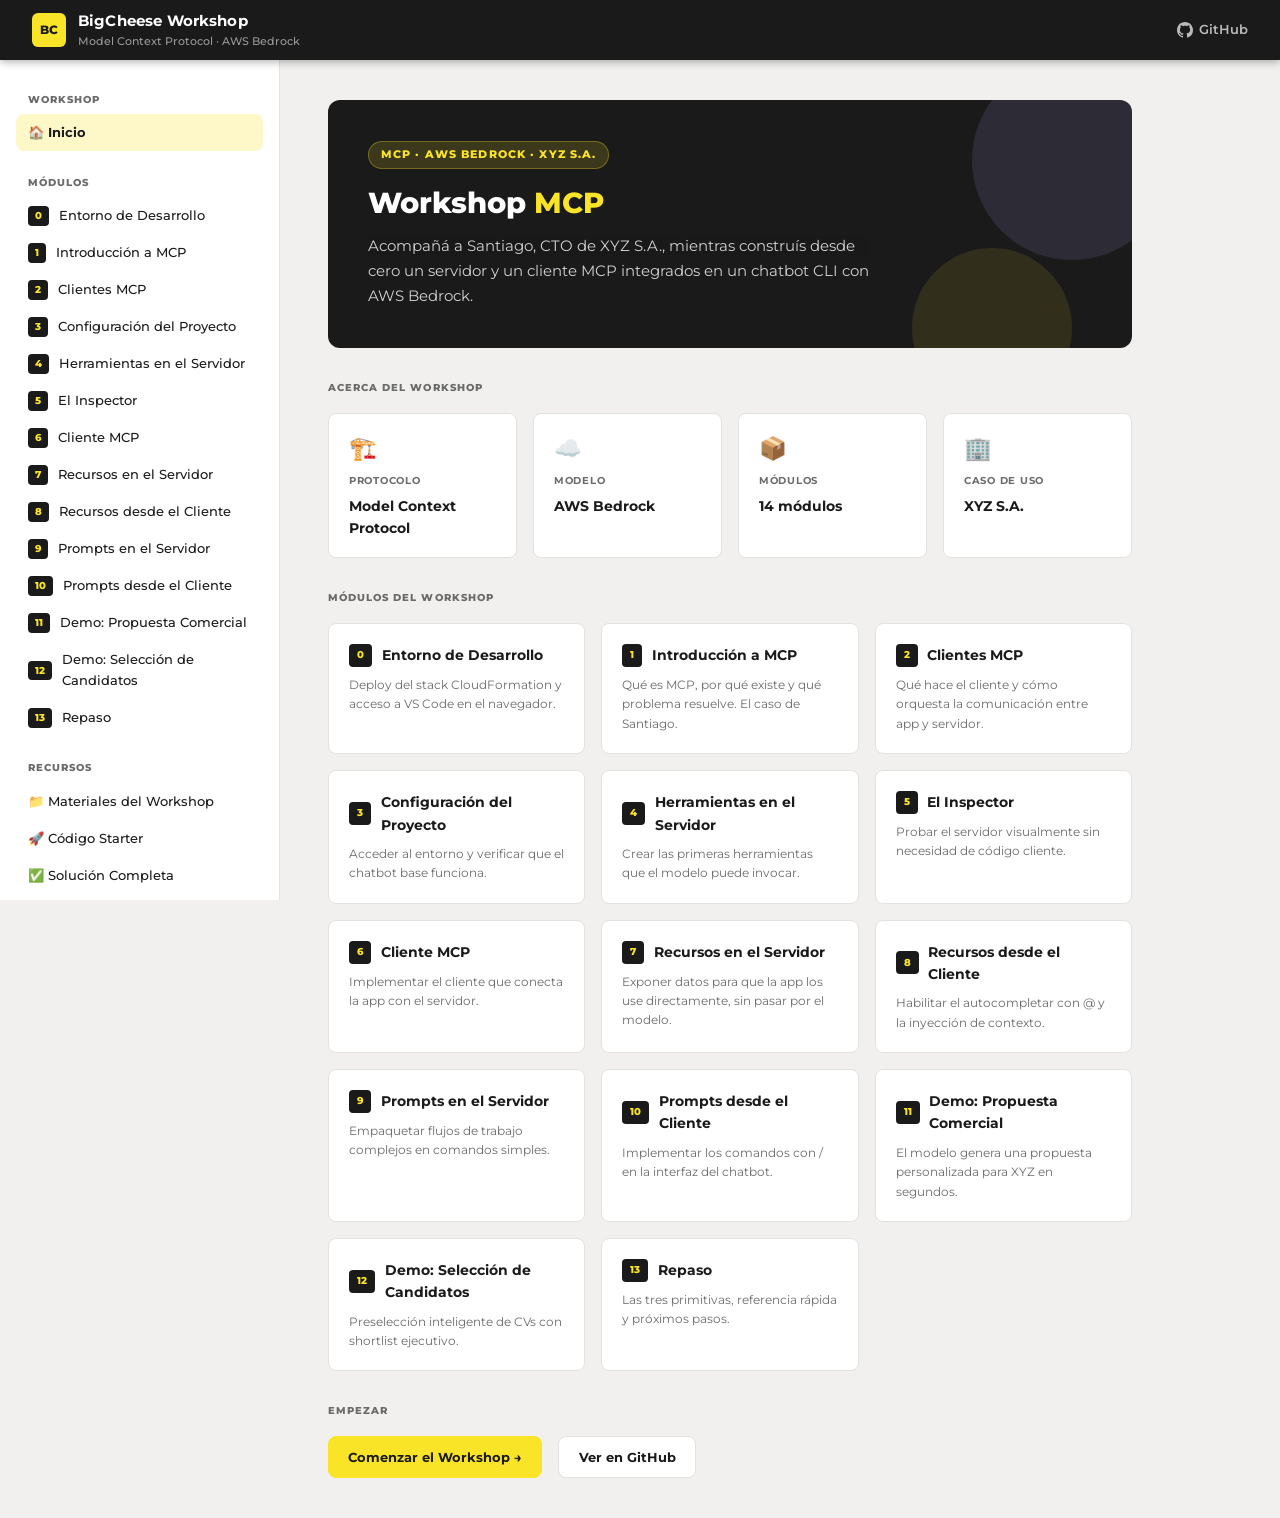
==== docs/index.html @ e5ea7056 "Add BigCheese MCP workshop project Introduce the BigCheese MCP workshop repository: adds starter and" ====
<!DOCTYPE html>
<html lang="es">
<head>
  <meta charset="UTF-8">
  <meta name="viewport" content="width=device-width, initial-scale=1.0">
  <title>BigCheese Workshop — MCP</title>
  <link rel="stylesheet" href="style.css">
</head>
<body>

<header>
  <a class="header-brand" href="index.html">
    <div class="header-logo">BC</div>
    <div>
      <div class="header-title">BigCheese Workshop</div>
      <div class="header-subtitle">Model Context Protocol · AWS Bedrock</div>
    </div>
  </a>
  <div class="header-right">
    <a href="https://github.com/mguerrerobigcheese/bigcheese-mcp-workshop" target="_blank">
      <svg width="16" height="16" viewBox="0 0 24 24" fill="currentColor"><path d="M12 0C5.37 0 0 5.37 0 12c0 5.31 3.435 9.795 8.205 11.385.6.105.825-.255.825-.57 0-.285-.015-1.23-.015-2.235-3.015.555-3.795-.735-4.035-1.41-.135-.345-.72-1.41-1.23-1.695-.42-.225-1.02-.78-.015-.795.945-.015 1.62.87 1.845 1.23 1.08 1.815 2.805 1.305 3.495.99.105-.78.42-1.305.765-1.605-2.67-.3-5.46-1.335-5.46-5.925 0-1.305.465-2.385 1.23-3.225-.12-.3-.54-1.53.12-3.18 0 0 1.005-.315 3.3 1.23.96-.27 1.98-.405 3-.405s2.04.135 3 .405c2.295-1.56 3.3-1.23 3.3-1.23.66 1.65.24 2.88.12 3.18.765.84 1.23 1.905 1.23 3.225 0 4.605-2.805 5.625-5.475 5.925.435.375.81 1.095.81 2.22 0 1.605-.015 2.895-.015 3.3 0 .315.225.69.825.57A12.02 12.02 0 0 0 24 12c0-6.63-5.37-12-12-12z"/></svg>
      GitHub
    </a>
  </div>
</header>

<div class="layout">
  <nav class="sidebar">
    <div class="sidebar-section">
      <div class="sidebar-label">Workshop</div>
      <a class="sidebar-item active" href="index.html">🏠 Inicio</a>
    </div>
    <div class="sidebar-section">
      <div class="sidebar-label">Módulos</div>
      <a class="sidebar-item" href="modulo.html?m=0"><span class="mod-badge">0</span> Entorno de Desarrollo</a>
      <a class="sidebar-item" href="modulo.html?m=1"><span class="mod-badge">1</span> Introducción a MCP</a>
      <a class="sidebar-item" href="modulo.html?m=2"><span class="mod-badge">2</span> Clientes MCP</a>
      <a class="sidebar-item" href="modulo.html?m=3"><span class="mod-badge">3</span> Configuración del Proyecto</a>
      <a class="sidebar-item" href="modulo.html?m=4"><span class="mod-badge">4</span> Herramientas en el Servidor</a>
      <a class="sidebar-item" href="modulo.html?m=5"><span class="mod-badge">5</span> El Inspector</a>
      <a class="sidebar-item" href="modulo.html?m=6"><span class="mod-badge">6</span> Cliente MCP</a>
      <a class="sidebar-item" href="modulo.html?m=7"><span class="mod-badge">7</span> Recursos en el Servidor</a>
      <a class="sidebar-item" href="modulo.html?m=8"><span class="mod-badge">8</span> Recursos desde el Cliente</a>
      <a class="sidebar-item" href="modulo.html?m=9"><span class="mod-badge">9</span> Prompts en el Servidor</a>
      <a class="sidebar-item" href="modulo.html?m=10"><span class="mod-badge">10</span> Prompts desde el Cliente</a>
      <a class="sidebar-item" href="modulo.html?m=11"><span class="mod-badge">11</span> Demo: Propuesta Comercial</a>
      <a class="sidebar-item" href="modulo.html?m=12"><span class="mod-badge">12</span> Demo: Selección de Candidatos</a>
      <a class="sidebar-item" href="modulo.html?m=13"><span class="mod-badge">13</span> Repaso</a>
    </div>
    <div class="sidebar-section">
      <div class="sidebar-label">Recursos</div>
      <a class="sidebar-item" href="https://github.com/mguerrerobigcheese/bigcheese-mcp-workshop/tree/main/workshop-materials" target="_blank">📁 Materiales del Workshop</a>
      <a class="sidebar-item" href="https://github.com/mguerrerobigcheese/bigcheese-mcp-workshop/tree/main/bigcheese-mcp-starter" target="_blank">🚀 Código Starter</a>
      <a class="sidebar-item" href="https://github.com/mguerrerobigcheese/bigcheese-mcp-workshop/tree/main/bigcheese-mcp-solution" target="_blank">✅ Solución Completa</a>
      <a class="sidebar-item" href="https://awslabs.github.io/mcp/" target="_blank">📖 Docs MCP AWS</a>
      <a class="sidebar-item" href="https://catalog.us-east-1.prod.workshops.aws/workshops/7e5a3b66-1e87-45cd-bfaa-025c3d5f28ac/en-US/012-knowledge-check" target="_blank">📝 Evaluación</a>
      <a class="sidebar-item" href="https://tinyurl.com/slack-bigcheese" target="_blank">💬 Canal de Slack</a>
      <a class="sidebar-item" href="https://tinyurl.com/encuesta-bigcheese" target="_blank">🎟️ Vouchers AWS</a>
    </div>
  </nav>

  <main class="main">
    <div class="hero">
      <div class="hero-tag">MCP · AWS Bedrock · XYZ S.A.</div>
      <h1>Workshop <span>MCP</span></h1>
      <p>Acompañá a Santiago, CTO de XYZ S.A., mientras construís desde cero un servidor y un cliente MCP integrados en un chatbot CLI con AWS Bedrock.</p>
    </div>

    <div class="section-title">Acerca del Workshop</div>
    <div class="info-grid" style="margin-bottom:2rem">
      <div class="info-card">
        <div class="info-card-icon">🏗️</div>
        <div class="info-card-label">Protocolo</div>
        <div class="info-card-value">Model Context Protocol</div>
      </div>
      <div class="info-card">
        <div class="info-card-icon">☁️</div>
        <div class="info-card-label">Modelo</div>
        <div class="info-card-value">AWS Bedrock</div>
      </div>
      <div class="info-card">
        <div class="info-card-icon">📦</div>
        <div class="info-card-label">Módulos</div>
        <div class="info-card-value">14 módulos</div>
      </div>
      <div class="info-card">
        <div class="info-card-icon">🏢</div>
        <div class="info-card-label">Caso de uso</div>
        <div class="info-card-value">XYZ S.A.</div>
      </div>
    </div>

    <div class="section-title">Módulos del Workshop</div>
    <div class="module-grid">
      <a class="module-card" href="modulo.html?m=0">
        <div class="module-card-header"><span class="module-num">0</span><span class="module-card-title">Entorno de Desarrollo</span></div>
        <div class="module-card-desc">Deploy del stack CloudFormation y acceso a VS Code en el navegador.</div>
      </a>
      <a class="module-card" href="modulo.html?m=1">
        <div class="module-card-header"><span class="module-num">1</span><span class="module-card-title">Introducción a MCP</span></div>
        <div class="module-card-desc">Qué es MCP, por qué existe y qué problema resuelve. El caso de Santiago.</div>
      </a>
      <a class="module-card" href="modulo.html?m=2">
        <div class="module-card-header"><span class="module-num">2</span><span class="module-card-title">Clientes MCP</span></div>
        <div class="module-card-desc">Qué hace el cliente y cómo orquesta la comunicación entre app y servidor.</div>
      </a>
      <a class="module-card" href="modulo.html?m=3">
        <div class="module-card-header"><span class="module-num">3</span><span class="module-card-title">Configuración del Proyecto</span></div>
        <div class="module-card-desc">Acceder al entorno y verificar que el chatbot base funciona.</div>
      </a>
      <a class="module-card" href="modulo.html?m=4">
        <div class="module-card-header"><span class="module-num">4</span><span class="module-card-title">Herramientas en el Servidor</span></div>
        <div class="module-card-desc">Crear las primeras herramientas que el modelo puede invocar.</div>
      </a>
      <a class="module-card" href="modulo.html?m=5">
        <div class="module-card-header"><span class="module-num">5</span><span class="module-card-title">El Inspector</span></div>
        <div class="module-card-desc">Probar el servidor visualmente sin necesidad de código cliente.</div>
      </a>
      <a class="module-card" href="modulo.html?m=6">
        <div class="module-card-header"><span class="module-num">6</span><span class="module-card-title">Cliente MCP</span></div>
        <div class="module-card-desc">Implementar el cliente que conecta la app con el servidor.</div>
      </a>
      <a class="module-card" href="modulo.html?m=7">
        <div class="module-card-header"><span class="module-num">7</span><span class="module-card-title">Recursos en el Servidor</span></div>
        <div class="module-card-desc">Exponer datos para que la app los use directamente, sin pasar por el modelo.</div>
      </a>
      <a class="module-card" href="modulo.html?m=8">
        <div class="module-card-header"><span class="module-num">8</span><span class="module-card-title">Recursos desde el Cliente</span></div>
        <div class="module-card-desc">Habilitar el autocompletar con @ y la inyección de contexto.</div>
      </a>
      <a class="module-card" href="modulo.html?m=9">
        <div class="module-card-header"><span class="module-num">9</span><span class="module-card-title">Prompts en el Servidor</span></div>
        <div class="module-card-desc">Empaquetar flujos de trabajo complejos en comandos simples.</div>
      </a>
      <a class="module-card" href="modulo.html?m=10">
        <div class="module-card-header"><span class="module-num">10</span><span class="module-card-title">Prompts desde el Cliente</span></div>
        <div class="module-card-desc">Implementar los comandos con / en la interfaz del chatbot.</div>
      </a>
      <a class="module-card" href="modulo.html?m=11">
        <div class="module-card-header"><span class="module-num">11</span><span class="module-card-title">Demo: Propuesta Comercial</span></div>
        <div class="module-card-desc">El modelo genera una propuesta personalizada para XYZ en segundos.</div>
      </a>
      <a class="module-card" href="modulo.html?m=12">
        <div class="module-card-header"><span class="module-num">12</span><span class="module-card-title">Demo: Selección de Candidatos</span></div>
        <div class="module-card-desc">Preselección inteligente de CVs con shortlist ejecutivo.</div>
      </a>
      <a class="module-card" href="modulo.html?m=13">
        <div class="module-card-header"><span class="module-num">13</span><span class="module-card-title">Repaso</span></div>
        <div class="module-card-desc">Las tres primitivas, referencia rápida y próximos pasos.</div>
      </a>
    </div>

    <div class="section-title">Empezar</div>
    <div style="display:flex; gap:1rem; flex-wrap:wrap;">
      <a class="mod-nav-btn primary" href="modulo.html?m=0">Comenzar el Workshop →</a>
      <a class="mod-nav-btn" href="https://github.com/mguerrerobigcheese/bigcheese-mcp-workshop" target="_blank">Ver en GitHub</a>
    </div>
  </main>
</div>

</body>
</html>
---- docs/style.css ----
@import url('https://fonts.googleapis.com/css2?family=Montserrat:wght@400;500;600;700;800&display=swap');

:root {
  --black:          #1A1A1A;
  --yellow:         #FAE428;
  --yellow-light:   #FEF8C9;
  --beige-mid:      #E4E2DE;
  --beige:          #D4D0CB;
  --beige-light:    #F1F0EE;
  --violet:         #ABA0FB;
  --violet-light:   #EAE7FE;

  --primary:        var(--black);
  --accent:         var(--yellow);
  --accent-light:   var(--yellow-light);
  --bg:             var(--beige-light);
  --surface:        #ffffff;
  --text:           var(--black);
  --text-muted:     #6b6b6b;
  --border:         var(--beige-mid);
  --sidebar-width:  280px;
  --radius:         8px;
  --shadow:         0 1px 4px rgba(0,0,0,0.08);
}

* { box-sizing: border-box; margin: 0; padding: 0; }

body {
  font-family: 'Montserrat', -apple-system, BlinkMacSystemFont, sans-serif;
  background: var(--bg);
  color: var(--text);
  line-height: 1.6;
}

/* ── HEADER ── */
header {
  background: var(--black);
  color: white;
  padding: 0 2rem;
  height: 60px;
  display: flex;
  align-items: center;
  justify-content: space-between;
  position: fixed;
  top: 0; left: 0; right: 0;
  z-index: 100;
  box-shadow: 0 2px 8px rgba(0,0,0,0.3);
}

.header-brand {
  display: flex;
  align-items: center;
  gap: 0.75rem;
  text-decoration: none;
  color: white;
}

.header-logo {
  width: 34px;
  height: 34px;
  background: var(--yellow);
  border-radius: 6px;
  display: flex;
  align-items: center;
  justify-content: center;
  font-size: 0.75rem;
  font-weight: 800;
  color: var(--black);
  flex-shrink: 0;
  letter-spacing: -0.03em;
}

.header-title {
  font-size: 0.95rem;
  font-weight: 700;
  letter-spacing: 0.01em;
}

.header-subtitle {
  font-size: 0.7rem;
  opacity: 0.55;
  font-weight: 500;
}

.header-right {
  display: flex;
  align-items: center;
  gap: 1rem;
}

.header-right a {
  color: rgba(255,255,255,0.7);
  text-decoration: none;
  font-size: 0.8rem;
  font-weight: 600;
  display: flex;
  align-items: center;
  gap: 0.4rem;
  transition: color 0.2s;
}

.header-right a:hover { color: var(--yellow); }

/* ── LAYOUT ── */
.layout {
  display: flex;
  margin-top: 60px;
  min-height: calc(100vh - 60px);
}

/* ── SIDEBAR ── */
.sidebar {
  width: var(--sidebar-width);
  background: var(--surface);
  border-right: 1px solid var(--border);
  position: fixed;
  top: 60px;
  bottom: 0;
  overflow-y: auto;
  padding: 1.5rem 0;
}

.sidebar-section {
  padding: 0 1rem 1rem;
}

.sidebar-label {
  font-size: 0.65rem;
  font-weight: 800;
  text-transform: uppercase;
  letter-spacing: 0.1em;
  color: var(--text-muted);
  padding: 0.5rem 0.75rem 0.35rem;
}

.sidebar-item {
  display: flex;
  align-items: center;
  gap: 0.6rem;
  padding: 0.5rem 0.75rem;
  border-radius: var(--radius);
  text-decoration: none;
  color: var(--text);
  font-size: 0.82rem;
  font-weight: 500;
  transition: background 0.15s, color 0.15s;
  cursor: pointer;
}

.sidebar-item:hover {
  background: var(--beige-light);
  color: var(--black);
}

.sidebar-item.active {
  background: var(--yellow-light);
  color: var(--black);
  font-weight: 700;
}

.sidebar-item .mod-badge {
  background: var(--black);
  color: var(--yellow);
  font-size: 0.62rem;
  font-weight: 800;
  padding: 0.1rem 0.45rem;
  border-radius: 4px;
  flex-shrink: 0;
}

.sidebar-item.active .mod-badge {
  background: var(--yellow);
  color: var(--black);
}

/* ── MAIN CONTENT ── */
.main {
  margin-left: var(--sidebar-width);
  flex: 1;
  padding: 2.5rem 3rem;
  max-width: 900px;
}

.main img,
#content img {
  max-width: 100%;
  height: auto;
  display: block;
  margin: 1.25rem auto;
  border-radius: 8px;
  border: 1px solid var(--border);
}

/* ── HERO ── */
.hero {
  background: var(--black);
  color: white;
  border-radius: 12px;
  padding: 2.5rem;
  margin-bottom: 2rem;
  position: relative;
  overflow: hidden;
}

.hero::before {
  content: '';
  position: absolute;
  top: -40px; right: -40px;
  width: 200px; height: 200px;
  background: var(--violet);
  border-radius: 50%;
  opacity: 0.12;
}

.hero::after {
  content: '';
  position: absolute;
  bottom: -60px; right: 60px;
  width: 160px; height: 160px;
  background: var(--yellow);
  border-radius: 50%;
  opacity: 0.1;
}

.hero-tag {
  display: inline-block;
  background: rgba(250,228,40,0.15);
  color: var(--yellow);
  font-size: 0.7rem;
  font-weight: 800;
  text-transform: uppercase;
  letter-spacing: 0.1em;
  padding: 0.25rem 0.75rem;
  border-radius: 20px;
  margin-bottom: 1rem;
  border: 1px solid rgba(250,228,40,0.3);
}

.hero h1 {
  font-size: 1.8rem;
  font-weight: 800;
  margin-bottom: 0.75rem;
  line-height: 1.25;
}

.hero h1 span { color: var(--yellow); }

.hero p {
  font-size: 0.95rem;
  opacity: 0.8;
  max-width: 520px;
  line-height: 1.65;
  font-weight: 400;
}

/* ── SECTION TITLE ── */
.section-title {
  font-size: 0.65rem;
  font-weight: 800;
  text-transform: uppercase;
  letter-spacing: 0.1em;
  color: var(--text-muted);
  margin-bottom: 1rem;
}

/* ── INFO CARDS ── */
.info-grid {
  display: grid;
  grid-template-columns: repeat(auto-fill, minmax(180px, 1fr));
  gap: 1rem;
  margin-bottom: 2rem;
}

.info-card {
  background: var(--surface);
  border: 1px solid var(--border);
  border-radius: var(--radius);
  padding: 1.1rem 1.25rem;
  display: flex;
  flex-direction: column;
  gap: 0.35rem;
}

.info-card-icon { font-size: 1.4rem; }

.info-card-label {
  font-size: 0.65rem;
  color: var(--text-muted);
  font-weight: 700;
  text-transform: uppercase;
  letter-spacing: 0.07em;
}

.info-card-value {
  font-size: 0.875rem;
  font-weight: 700;
  color: var(--black);
}

/* ── MODULE GRID ── */
.module-grid {
  display: grid;
  grid-template-columns: repeat(auto-fill, minmax(240px, 1fr));
  gap: 1rem;
  margin-bottom: 2rem;
}

.module-card {
  background: var(--surface);
  border: 1px solid var(--border);
  border-radius: var(--radius);
  padding: 1.25rem;
  text-decoration: none;
  color: var(--text);
  transition: box-shadow 0.2s, border-color 0.2s, transform 0.15s;
  display: flex;
  flex-direction: column;
  gap: 0.5rem;
  cursor: pointer;
}

.module-card:hover {
  box-shadow: 0 4px 16px rgba(0,0,0,0.1);
  border-color: var(--yellow);
  transform: translateY(-2px);
}

.module-card-header {
  display: flex;
  align-items: center;
  gap: 0.6rem;
}

.module-num {
  background: var(--black);
  color: var(--yellow);
  font-size: 0.65rem;
  font-weight: 800;
  padding: 0.2rem 0.5rem;
  border-radius: 4px;
  flex-shrink: 0;
}

.module-card-title {
  font-weight: 700;
  font-size: 0.875rem;
  color: var(--black);
}

.module-card-desc {
  font-size: 0.78rem;
  color: var(--text-muted);
  line-height: 1.55;
  font-weight: 400;
}

/* ── MARKDOWN CONTENT ── */
.md-content {
  background: var(--surface);
  border: 1px solid var(--border);
  border-radius: var(--radius);
  padding: 2.5rem;
  box-shadow: var(--shadow);
}

.md-content h1 {
  font-size: 1.55rem;
  font-weight: 800;
  color: var(--black);
  margin-bottom: 0.5rem;
  padding-bottom: 0.75rem;
  border-bottom: 3px solid var(--yellow);
}

.md-content h2 {
  font-size: 1.1rem;
  font-weight: 700;
  color: var(--black);
  margin: 2rem 0 0.75rem;
  padding-bottom: 0.4rem;
  border-bottom: 1px solid var(--border);
}

.md-content h3 {
  font-size: 0.95rem;
  color: var(--black);
  margin: 1.5rem 0 0.5rem;
  font-weight: 700;
}

.md-content p { margin-bottom: 1rem; font-size: 0.9rem; }

.md-content ul, .md-content ol {
  margin: 0.5rem 0 1rem 1.5rem;
  font-size: 0.9rem;
}

.md-content li { margin-bottom: 0.35rem; }

.md-content code {
  background: var(--beige-light);
  border: 1px solid var(--beige-mid);
  border-radius: 4px;
  padding: 0.15rem 0.4rem;
  font-size: 0.82em;
  font-family: 'SF Mono', 'Fira Code', monospace;
  color: var(--black);
  font-weight: 600;
}

.md-content pre {
  background: var(--black);
  border-radius: var(--radius);
  padding: 1.25rem;
  overflow-x: auto;
  margin: 1rem 0;
  border-left: 3px solid var(--yellow);
}

.md-content pre code {
  background: none;
  border: none;
  color: #f1f0ee;
  padding: 0;
  font-size: 0.82rem;
  font-weight: 400;
}

.md-content blockquote {
  border-left: 3px solid var(--violet);
  background: var(--violet-light);
  padding: 0.75rem 1rem;
  border-radius: 0 var(--radius) var(--radius) 0;
  margin: 1rem 0;
  color: var(--black);
  font-size: 0.875rem;
}

.md-content blockquote p { margin: 0; }

.md-content table {
  width: 100%;
  border-collapse: collapse;
  margin: 1rem 0;
  font-size: 0.85rem;
}

.md-content th {
  background: var(--black);
  color: var(--yellow);
  padding: 0.6rem 1rem;
  text-align: left;
  font-weight: 700;
  font-size: 0.78rem;
  text-transform: uppercase;
  letter-spacing: 0.05em;
}

.md-content td {
  padding: 0.6rem 1rem;
  border-bottom: 1px solid var(--border);
  font-size: 0.875rem;
}

.md-content tr:nth-child(even) td { background: var(--beige-light); }

.md-content a { color: var(--black); font-weight: 600; }
.md-content a:hover { color: var(--violet); }

.md-content hr {
  border: none;
  border-top: 1px solid var(--border);
  margin: 2rem 0;
}

/* ── NAV BUTTONS ── */
.mod-nav {
  display: flex;
  justify-content: space-between;
  margin-top: 2rem;
  gap: 1rem;
}

.mod-nav-btn {
  display: flex;
  align-items: center;
  gap: 0.5rem;
  padding: 0.6rem 1.2rem;
  border-radius: var(--radius);
  border: 1px solid var(--border);
  background: var(--surface);
  color: var(--black);
  font-size: 0.82rem;
  font-weight: 700;
  cursor: pointer;
  text-decoration: none;
  transition: background 0.15s, border-color 0.15s;
  font-family: 'Montserrat', sans-serif;
}

.mod-nav-btn:hover {
  background: var(--yellow-light);
  border-color: var(--yellow);
}

.mod-nav-btn.primary {
  background: var(--yellow);
  color: var(--black);
  border-color: var(--yellow);
}

.mod-nav-btn.primary:hover {
  background: #f0d800;
  border-color: #f0d800;
}

/* ── LOADING ── */
.loading {
  display: flex;
  align-items: center;
  justify-content: center;
  padding: 4rem;
  color: var(--text-muted);
  gap: 0.75rem;
  font-size: 0.875rem;
  font-weight: 500;
}

.spinner {
  width: 20px;
  height: 20px;
  border: 2px solid var(--beige-mid);
  border-top-color: var(--black);
  border-radius: 50%;
  animation: spin 0.7s linear infinite;
}

@keyframes spin { to { transform: rotate(360deg); } }

/* ── RESPONSIVE ── */
@media (max-width: 768px) {
  .sidebar { display: none; }
  .main { margin-left: 0; padding: 1.5rem; }
  .module-grid { grid-template-columns: 1fr; }
  .info-grid { grid-template-columns: repeat(2, 1fr); }
  .hero h1 { font-size: 1.35rem; }
  .md-content { padding: 1.5rem; }
}
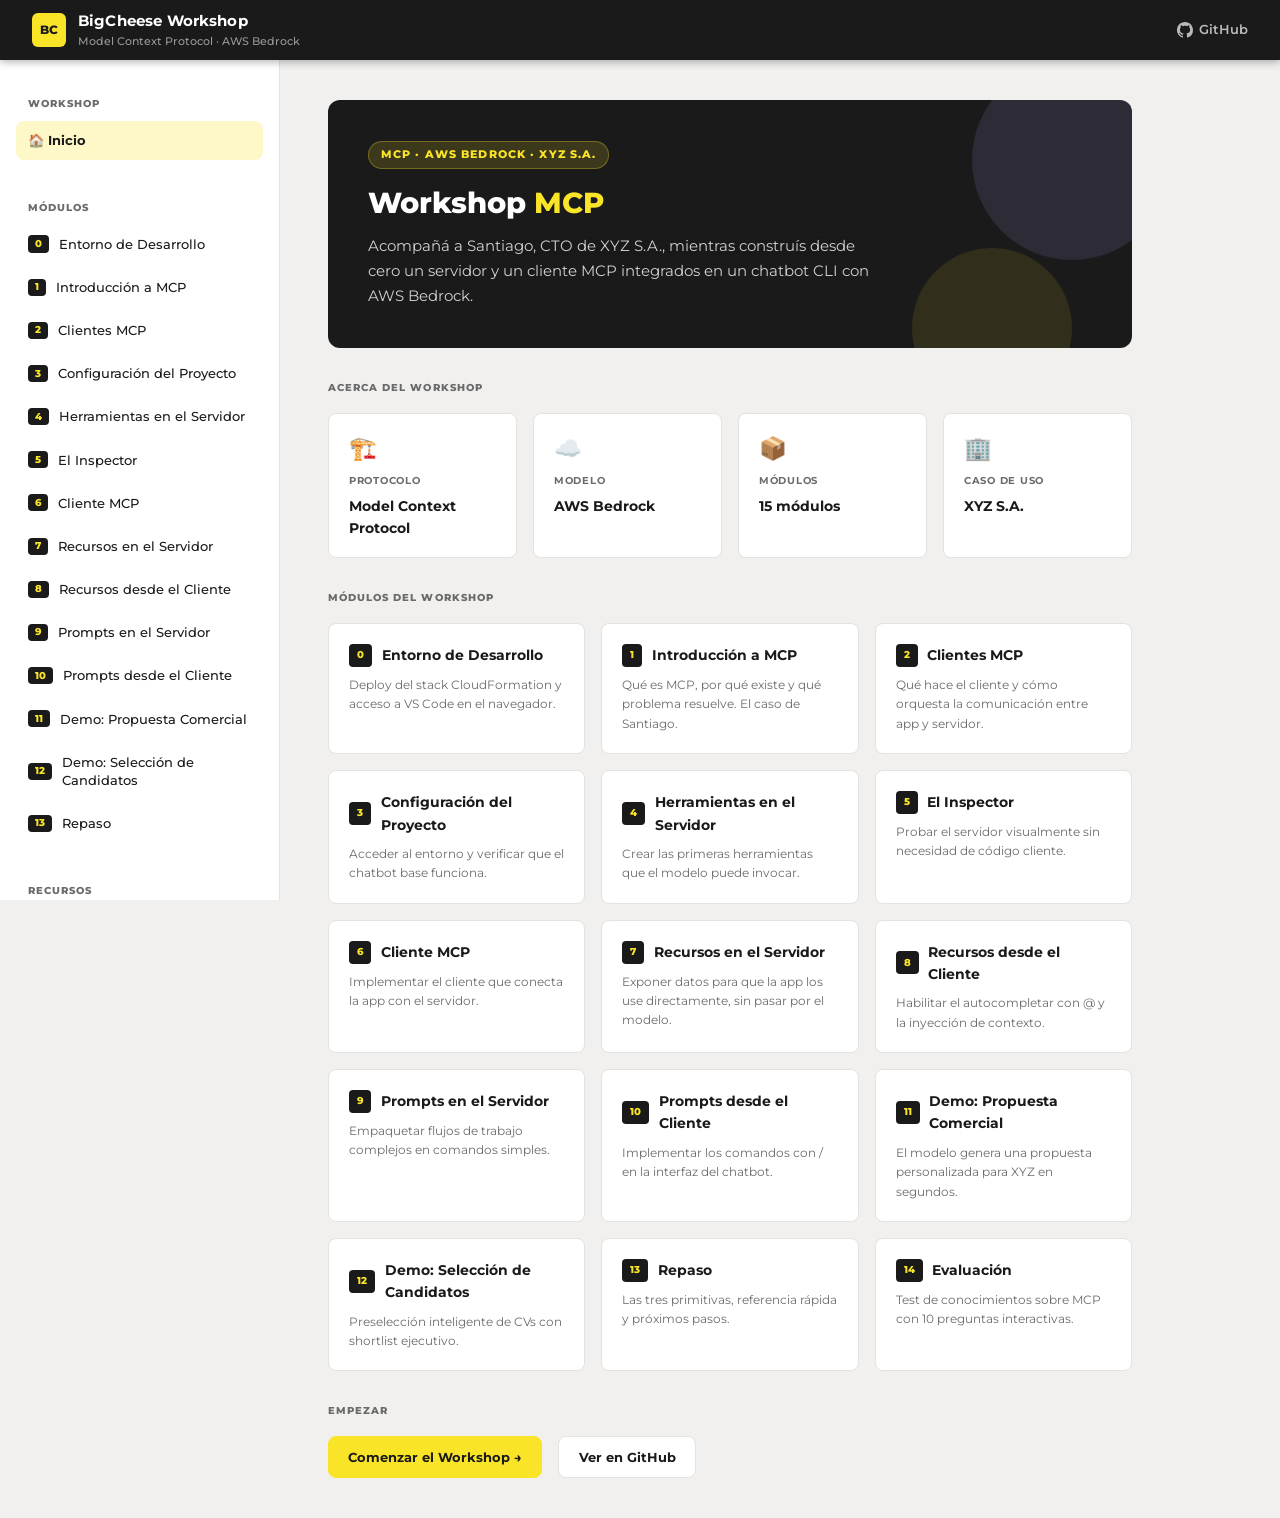
==== commit d9e579cd: "Fixes" ====
--- a/docs/index.html
+++ b/docs/index.html
@@ -17,7 +17,7 @@
     </div>
   </a>
   <div class="header-right">
-    <a href="https://github.com/mguerrerobigcheese/bigcheese-mcp-workshop" target="_blank">
+    <a href="https://github.com/bigcheeseuy/bigcheese-ai-platform-workshop" target="_blank">
       <svg width="16" height="16" viewBox="0 0 24 24" fill="currentColor"><path d="M12 0C5.37 0 0 5.37 0 12c0 5.31 3.435 9.795 8.205 11.385.6.105.825-.255.825-.57 0-.285-.015-1.23-.015-2.235-3.015.555-3.795-.735-4.035-1.41-.135-.345-.72-1.41-1.23-1.695-.42-.225-1.02-.78-.015-.795.945-.015 1.62.87 1.845 1.23 1.08 1.815 2.805 1.305 3.495.99.105-.78.42-1.305.765-1.605-2.67-.3-5.46-1.335-5.46-5.925 0-1.305.465-2.385 1.23-3.225-.12-.3-.54-1.53.12-3.18 0 0 1.005-.315 3.3 1.23.96-.27 1.98-.405 3-.405s2.04.135 3 .405c2.295-1.56 3.3-1.23 3.3-1.23.66 1.65.24 2.88.12 3.18.765.84 1.23 1.905 1.23 3.225 0 4.605-2.805 5.625-5.475 5.925.435.375.81 1.095.81 2.22 0 1.605-.015 2.895-.015 3.3 0 .315.225.69.825.57A12.02 12.02 0 0 0 24 12c0-6.63-5.37-12-12-12z"/></svg>
       GitHub
     </a>
@@ -49,11 +49,11 @@
     </div>
     <div class="sidebar-section">
       <div class="sidebar-label">Recursos</div>
-      <a class="sidebar-item" href="https://github.com/mguerrerobigcheese/bigcheese-mcp-workshop/tree/main/workshop-materials" target="_blank">📁 Materiales del Workshop</a>
-      <a class="sidebar-item" href="https://github.com/mguerrerobigcheese/bigcheese-mcp-workshop/tree/main/bigcheese-mcp-starter" target="_blank">🚀 Código Starter</a>
-      <a class="sidebar-item" href="https://github.com/mguerrerobigcheese/bigcheese-mcp-workshop/tree/main/bigcheese-mcp-solution" target="_blank">✅ Solución Completa</a>
+      <a class="sidebar-item" href="https://github.com/bigcheeseuy/bigcheese-ai-platform-workshop/tree/main/workshop-materials" target="_blank">📁 Materiales del Workshop</a>
+      <a class="sidebar-item" href="https://github.com/bigcheeseuy/bigcheese-ai-platform-workshop/tree/main/bigcheese-mcp-starter" target="_blank">🚀 Código Starter</a>
+      <a class="sidebar-item" href="https://github.com/bigcheeseuy/bigcheese-ai-platform-workshop/tree/main/bigcheese-mcp-solution" target="_blank">✅ Solución Completa</a>
       <a class="sidebar-item" href="https://awslabs.github.io/mcp/" target="_blank">📖 Docs MCP AWS</a>
-      <a class="sidebar-item" href="https://catalog.us-east-1.prod.workshops.aws/workshops/7e5a3b66-1e87-45cd-bfaa-025c3d5f28ac/en-US/012-knowledge-check" target="_blank">📝 Evaluación</a>
+      <a class="sidebar-item" href="modulo.html?m=14">📝 Evaluación</a>
       <a class="sidebar-item" href="https://tinyurl.com/slack-bigcheese" target="_blank">💬 Canal de Slack</a>
       <a class="sidebar-item" href="https://tinyurl.com/encuesta-bigcheese" target="_blank">🎟️ Vouchers AWS</a>
     </div>
@@ -81,7 +81,7 @@
       <div class="info-card">
         <div class="info-card-icon">📦</div>
         <div class="info-card-label">Módulos</div>
-        <div class="info-card-value">14 módulos</div>
+        <div class="info-card-value">15 módulos</div>
       </div>
       <div class="info-card">
         <div class="info-card-icon">🏢</div>
@@ -148,12 +148,16 @@
         <div class="module-card-header"><span class="module-num">13</span><span class="module-card-title">Repaso</span></div>
         <div class="module-card-desc">Las tres primitivas, referencia rápida y próximos pasos.</div>
       </a>
+      <a class="module-card" href="modulo.html?m=14">
+        <div class="module-card-header"><span class="module-num">14</span><span class="module-card-title">Evaluación</span></div>
+        <div class="module-card-desc">Test de conocimientos sobre MCP con 10 preguntas interactivas.</div>
+      </a>
     </div>
 
     <div class="section-title">Empezar</div>
     <div style="display:flex; gap:1rem; flex-wrap:wrap;">
       <a class="mod-nav-btn primary" href="modulo.html?m=0">Comenzar el Workshop →</a>
-      <a class="mod-nav-btn" href="https://github.com/mguerrerobigcheese/bigcheese-mcp-workshop" target="_blank">Ver en GitHub</a>
+      <a class="mod-nav-btn" href="https://github.com/bigcheeseuy/bigcheese-ai-platform-workshop" target="_blank">Ver en GitHub</a>
     </div>
   </main>
 </div>
--- a/docs/style.css
+++ b/docs/style.css
@@ -121,7 +121,7 @@
 }
 
 .sidebar-section {
-  padding: 0 1rem 1rem;
+  padding: 0 1rem 1.5rem;
 }
 
 .sidebar-label {
@@ -130,14 +130,15 @@
   text-transform: uppercase;
   letter-spacing: 0.1em;
   color: var(--text-muted);
-  padding: 0.5rem 0.75rem 0.35rem;
+  padding: 0.75rem 0.75rem 0.5rem;
 }
 
 .sidebar-item {
   display: flex;
   align-items: center;
   gap: 0.6rem;
-  padding: 0.5rem 0.75rem;
+  padding: 0.65rem 0.75rem;
+  margin-bottom: 0.25rem;
   border-radius: var(--radius);
   text-decoration: none;
   color: var(--text);
@@ -145,6 +146,7 @@
   font-weight: 500;
   transition: background 0.15s, color 0.15s;
   cursor: pointer;
+  line-height: 1.4;
 }
 
 .sidebar-item:hover {
@@ -546,3 +548,172 @@
   .hero h1 { font-size: 1.35rem; }
   .md-content { padding: 1.5rem; }
 }
+
+/* ── QUIZ STYLES ── */
+#quiz-container {
+  margin: 1.5rem 0;
+}
+
+.quiz-question {
+  margin: 0;
+}
+
+.quiz-question-header {
+  margin-bottom: 0.75rem;
+}
+
+.quiz-question-num {
+  display: inline-block;
+  background: var(--violet);
+  color: white;
+  font-size: 0.72rem;
+  font-weight: 800;
+  text-transform: uppercase;
+  letter-spacing: 0.08em;
+  padding: 0.25rem 0.75rem;
+  border-radius: 20px;
+}
+
+.quiz-question-text {
+  font-size: 0.95rem;
+  font-weight: 700;
+  color: var(--black);
+  margin-bottom: 1rem;
+}
+
+.quiz-options {
+  list-style: none;
+  margin: 0 0 1rem;
+  padding: 0;
+}
+
+.quiz-options li {
+  margin: 0.4rem 0;
+  background: var(--surface);
+  border: 2px solid var(--border);
+  border-radius: var(--radius);
+  transition: background 0.15s, border-color 0.15s;
+  overflow: hidden;
+}
+
+.quiz-options li:hover {
+  background: var(--yellow-light);
+  border-color: var(--yellow);
+}
+
+.quiz-options li.opt-correct {
+  background: #d4f4dd !important;
+  border-color: #4caf50 !important;
+}
+
+.quiz-options li.opt-wrong {
+  background: #ffd4d4 !important;
+  border-color: #f44336 !important;
+}
+
+.quiz-options input[type="radio"] {
+  width: 17px;
+  height: 17px;
+  flex-shrink: 0;
+  cursor: pointer;
+  accent-color: var(--violet);
+}
+
+.quiz-options label {
+  cursor: pointer;
+  font-size: 0.88rem;
+  display: flex;
+  align-items: center;
+  gap: 0.75rem;
+  padding: 0.75rem 1rem;
+  width: 100%;
+  user-select: none;
+}
+
+.opt-letter {
+  display: inline-flex;
+  align-items: center;
+  justify-content: center;
+  width: 22px;
+  height: 22px;
+  background: var(--beige-mid);
+  border-radius: 4px;
+  font-size: 0.72rem;
+  font-weight: 800;
+  flex-shrink: 0;
+}
+
+.quiz-check-btn {
+  display: inline-block;
+  padding: 0.6rem 1.4rem;
+  background: var(--violet);
+  color: white;
+  border: none;
+  border-radius: var(--radius);
+  font-size: 0.85rem;
+  font-weight: 700;
+  font-family: 'Montserrat', sans-serif;
+  cursor: pointer;
+  transition: background 0.2s, transform 0.15s;
+  margin-bottom: 0.75rem;
+}
+
+.quiz-check-btn:hover:not(:disabled) {
+  background: #9b8ffb;
+  transform: translateY(-1px);
+}
+
+.quiz-check-btn:disabled {
+  opacity: 0.45;
+  cursor: not-allowed;
+  transform: none;
+}
+
+.quiz-feedback {
+  display: none;
+  padding: 1rem 1.25rem;
+  border-radius: var(--radius);
+  font-size: 0.88rem;
+  line-height: 1.6;
+  animation: fadeIn 0.25s ease;
+}
+
+.quiz-feedback.feedback-warning {
+  background: #fff8e1;
+  border: 2px solid #ffc107;
+  color: #7a5c00;
+  font-weight: 600;
+}
+
+.quiz-feedback.feedback-correct {
+  background: #d4f4dd;
+  border: 2px solid #4caf50;
+  display: flex;
+  gap: 0.75rem;
+  align-items: flex-start;
+}
+
+.quiz-feedback.feedback-incorrect {
+  background: #ffd4d4;
+  border: 2px solid #f44336;
+  display: flex;
+  gap: 0.75rem;
+  align-items: flex-start;
+}
+
+.fb-icon {
+  font-size: 1.4rem;
+  flex-shrink: 0;
+  line-height: 1;
+}
+
+.quiz-divider {
+  border: none;
+  border-top: 2px dashed var(--border);
+  margin: 2rem 0;
+}
+
+@keyframes fadeIn {
+  from { opacity: 0; transform: translateY(-6px); }
+  to   { opacity: 1; transform: translateY(0); }
+}
